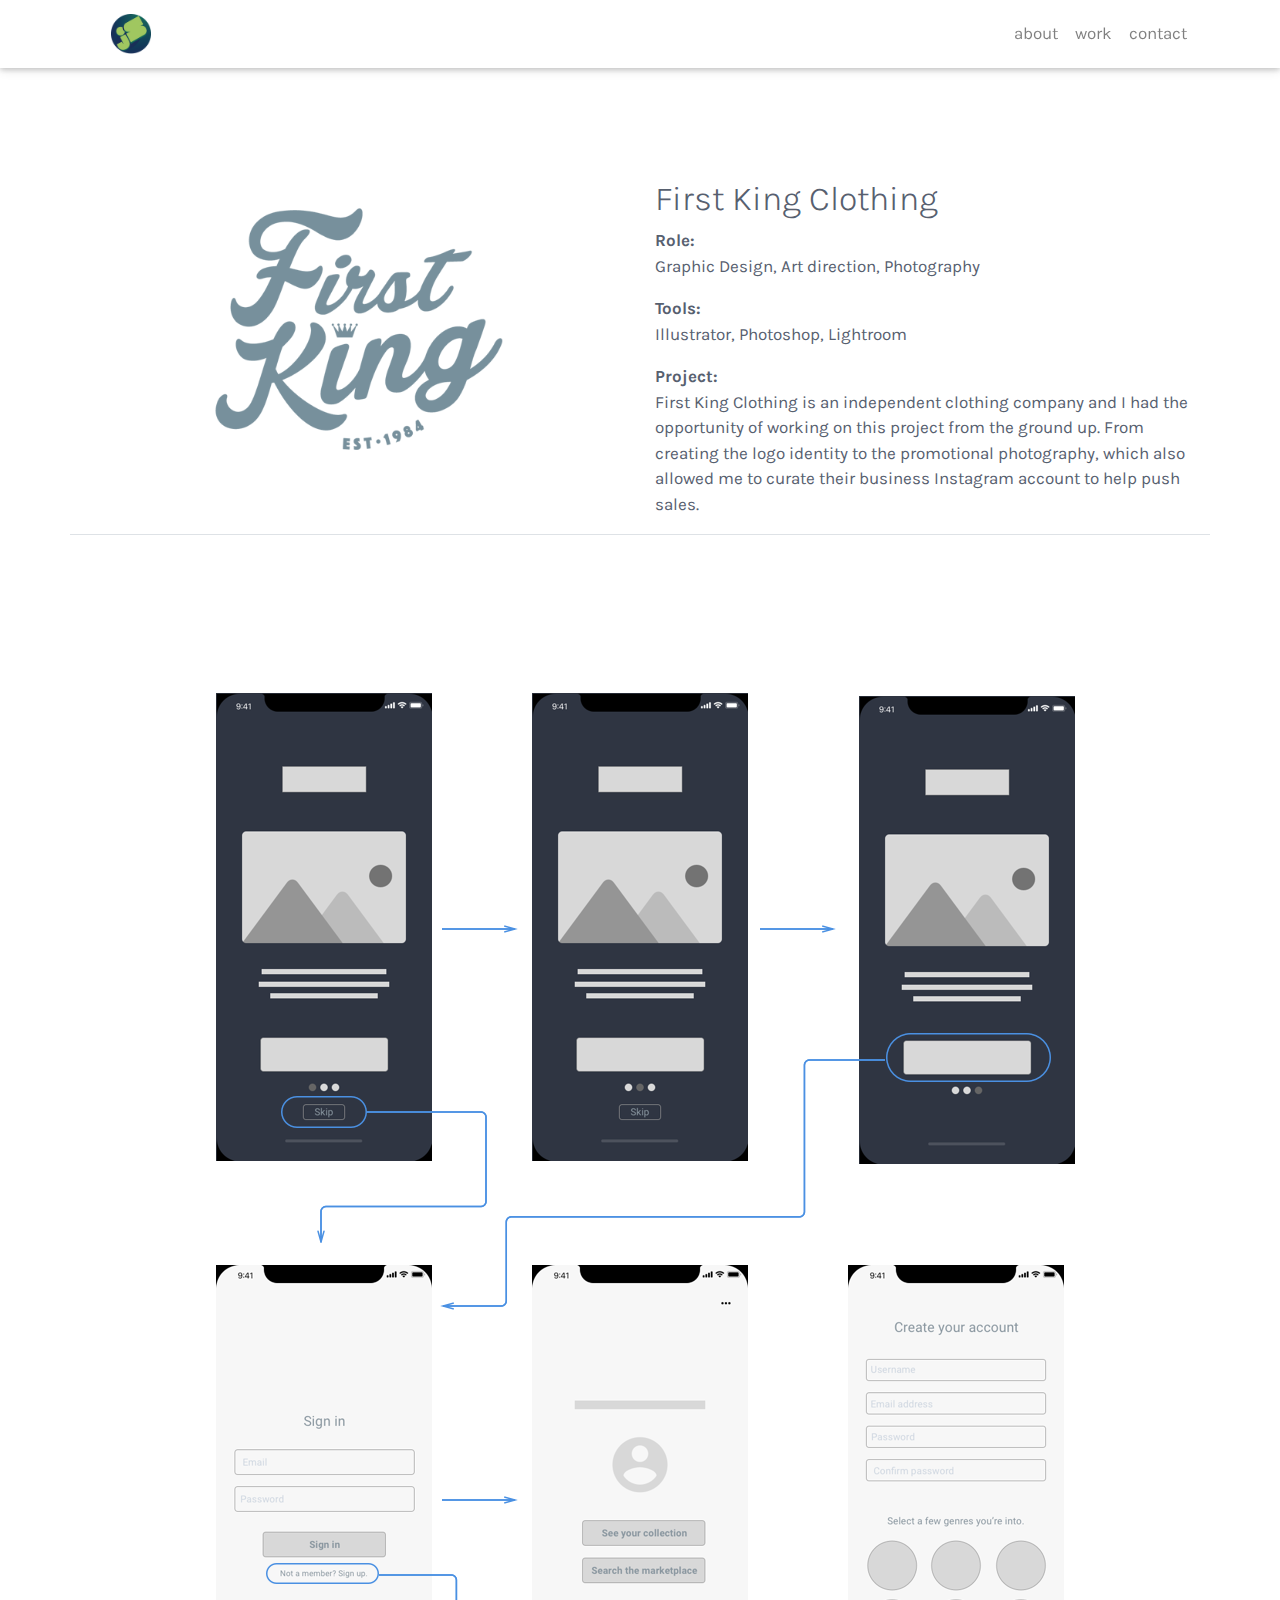
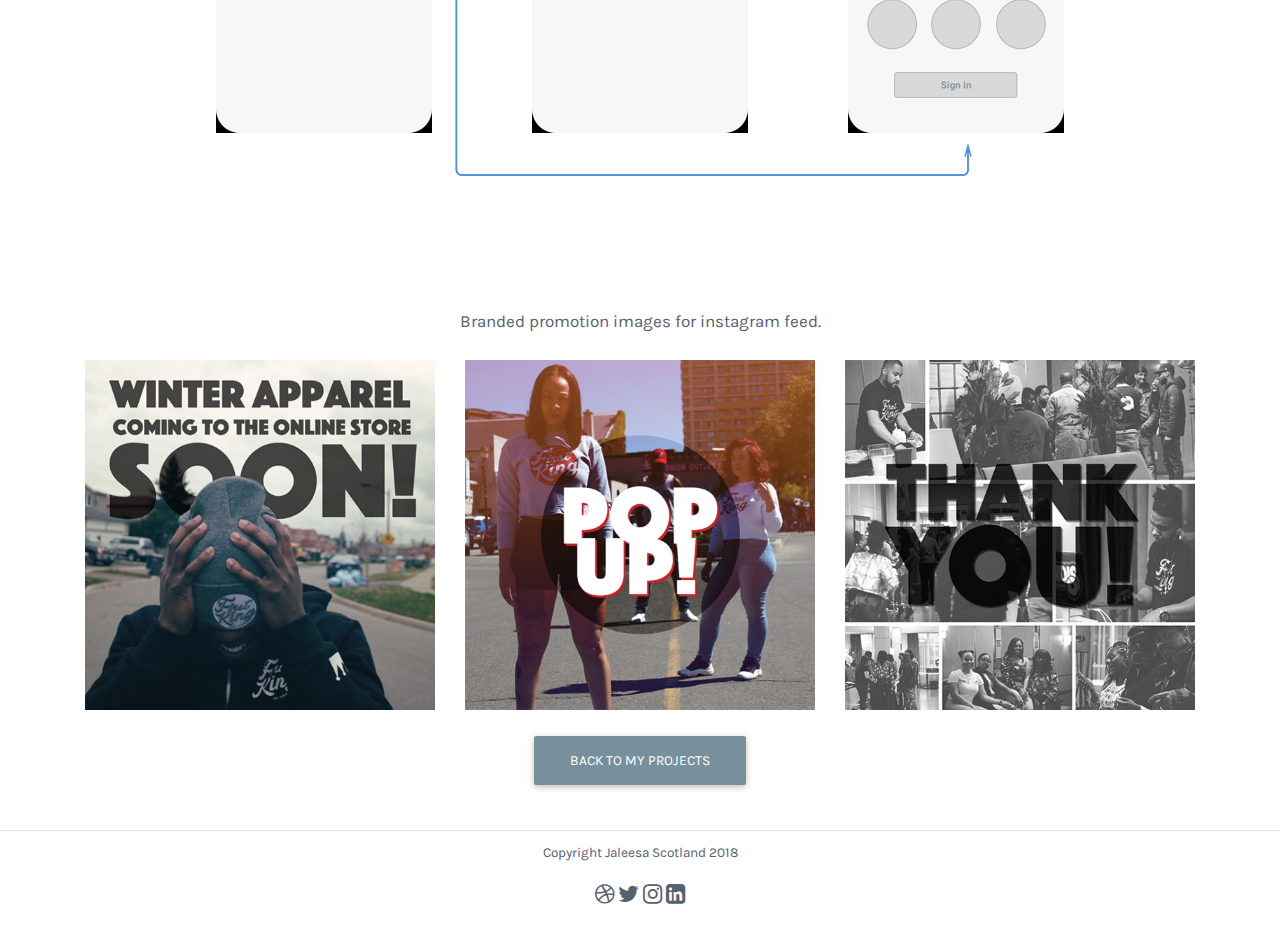
==== discogs-onboarding.html @ 36d61ce8 "working!" ====
<!DOCTYPE html>
<html lang="en">

<head>
    <meta charset="utf-8">
    <meta name="viewport" content="width=device-width, initial-scale=1, shrink-to-fit=no">
    <meta http-equiv="x-ua-compatible" content="ie=edge">
    <title>Jaleesa Scotland</title>
    <!-- Font Awesome -->
    <link rel="stylesheet" href="https://maxcdn.bootstrapcdn.com/font-awesome/4.7.0/css/font-awesome.min.css">

    <!--Google font-->
    <link href="https://fonts.googleapis.com/css?family=Karla:400,400i,700,700i" rel="stylesheet">
    <!-- Bootstrap core CSS -->
    <link href="css/bootstrap.min.css" rel="stylesheet">
    <!-- Material Design Bootstrap -->
    <link href="css/mdb.min.css" rel="stylesheet">
    <!-- Your custom styles (optional) -->
    <link href="css/style.min.css" rel="stylesheet">
</head>

<body data-spy="scroll" data-target="#navbar-example">

    <!-- Start your project here-->

      <nav class="navbar navbar-expand-lg navbar-light white fixed-top" id="navbar-example">
        <div class="container">
          <a class="navbar-brand px-lg-4 mr-0" href="index.html#header">
            <img src="img/JS_logo_personal.png" height="40"  alt="js-logo">
          </a>
            <button class="navbar-toggler" type="button" data-toggle="collapse" data-target="#navbarNavAltMarkup" aria-controls="navbarNavAltMarkup"
            aria-expanded="false" aria-label="Toggle navigation">
            <span class="navbar-toggler-icon"></span>
            </button>

          <div class="collapse navbar-collapse justify-content-end" id="navbarNavAltMarkup myNavbar">
            <div class="navbar-nav justify-content-end">
                <a class="nav-item nav-link" href="index.html#about">about</a>
                <a class="nav-item nav-link" href="index.html#work">work</a>
                <a class="nav-item nav-link" href="index.html#contact">contact</a>
            </div>
          </div>
        </div>
      </nav>


      <div class="projects">
        <div class="container border-bottom">
        <div class="row">

          <div class= "col-md-6 my-auto">
            <img class="img-fluid" src="img/projects/First-king-logo.png">
          </div>

          <div class="col-md-6 pt-5">

            <h2>First King Clothing</h2>
            <p>
              <strong>Role:</strong><br>
              Graphic Design, Art direction, Photography
            </p>

            <p>
              <strong>Tools:</strong><br>
              Illustrator, Photoshop, Lightroom
            </p>

            <p>
              <strong>Project:</strong><br>
              First King Clothing is an independent clothing company and I had the opportunity of working on this project from the ground up. From creating the logo identity to the promotional photography, which also allowed me to curate their business Instagram account to help push sales.
            </p>

          </div>


        </div>


        </div>
      </div>

      <div class="project-images text-center">
        <div class="container">
          <div class="row">

          <div class=" col mt-5 mb-5">
            <img class="img-fluid" src="img/projects/Discogs_final.png">
          </div>

        </div>

        <p> Branded promotion images for instagram feed.</p>
        <div class="row">
          <div class="col-md-4">
            <img class="img-fluid mt-2" src="img/projects/fk-insta1.png">

          </div>
          <div class="col-md-4">
            <img class="img-fluid mt-2" src="img/projects/fk-insta2.png">

          </div>
          <div class="col-md-4">
            <img class="img-fluid mt-2" src="img/projects/fk-insta3.png">

          </div>
        </div>



        </div>
      </div>


      <div class="bottom-nav text-center">
        <div class="container">
        <a href="index.html#work"><button type="button" class="btn btn-blue-grey mt-4">Back to my projects</button></a>
      </div>
      </div>


      <footer class="border-top">
        <p class="text-center pt-2"><small>Copyright Jaleesa Scotland 2018</small></p>
        <div class = "text-center mb-4">
          <a href="https://dribbble.com/discoxjunkie" target="_blank">
            <i class="fa fa-dribbble fa-lg" aria-hidden="true"></i>
          </a>

          <a href="https://twitter.com/DISCOxjunkie" target="_blank">
            <i class="fa fa-twitter fa-lg" aria-hidden="true"></i>
          </a>

          <a href="https://www.instagram.com/discoxjunk/?hl=en" target="_blank">
            <i class="fa fa-instagram fa-lg" aria-hidden="true"></i>
          </a>
          <a href="https://www.linkedin.com/in/jaleesa-scotland-790aa632/" target="_blank">
            <i class="fa fa-linkedin-square fa-lg" aria-hidden="true"></i>
          </a>
        </div>
      </footer>

    <!-- /Start your project here-->












    <!-- SCRIPTS -->
    <!-- JQuery -->
    <script type="text/javascript" src="js/jquery-3.3.1.min.js"></script>
    <!-- Bootstrap tooltips -->
    <script type="text/javascript" src="js/popper.min.js"></script>
    <!-- Bootstrap core JavaScript -->
    <script type="text/javascript" src="js/bootstrap.min.js"></script>
    <!-- MDB core JavaScript -->
    <script type="text/javascript" src="js/mdb.min.js"></script>
    <script type="text/javascript" src="js/script.js"></script>
</body>

</html>
---- css/style.min.css ----
/* html{

  font-size:17px;
} */

/* body {
  position: relative;
} */

html {
  font-size: 17px;
}

@include media-breakpoint-up(sm) {
  html {
    font-size: 16px;
  }
}

@include media-breakpoint-up(md) {
  html {
    font-size: 15px;
  }
}

@include media-breakpoint-up(lg) {
  html {
    font-size: 17px;
  }
}


body, a{
  font-family: 'Karla', sans-serif;
  font-weight:400;
  font-size:1rem;
  color:#57606F;
}

h1{
  font-family: 'Karla', sans-serif;
  font-weight: 700;
  font-size: 3.5rem;
}

.jumbotron{
  background-image: url("../img/hero-img1.jpg");
  height:100vh;
  background-repeat: no-repeat, repeat;
  background-position: center;
  background-size:cover;
  background-attachment: fixed;
  margin-bottom: 0;
  box-shadow: none !important;
}

.jumbotron h1 {
  text-shadow: 0px 2px 7px rgba(0,0,0,0.5);
}

.jumbotron p {
  text-shadow: 0px 2px 7px rgba(0,0,0,0.5);
}

.vertical-align {

  position: absolute;
  top: 50%;
  color: white;
}

.about {
}

.my-bio-image{
  background-image: url("../img/IMG_1983.jpg");
  background-color:grey;
  background-repeat: no-repeat, repeat;
  background-position: center;
  background-size:cover;
  height:70vh;
  margin:0;
  padding-left: 0;
}

.about-text  {
  max-width:80%;
  padding-top: 10%;
  padding-bottom:5%;
  padding-left: 10%;

}

.work {
  /* background-image: url("../img/footer_lodyas.png"); */
  height:100%;
  background-color: #eceff1;

}

i:hover {
  color:#CED6E0;
}


.projects{

  padding-top:10%;
}

.bottom-nav{

  padding-bottom:3%;
}

.project-images{



}
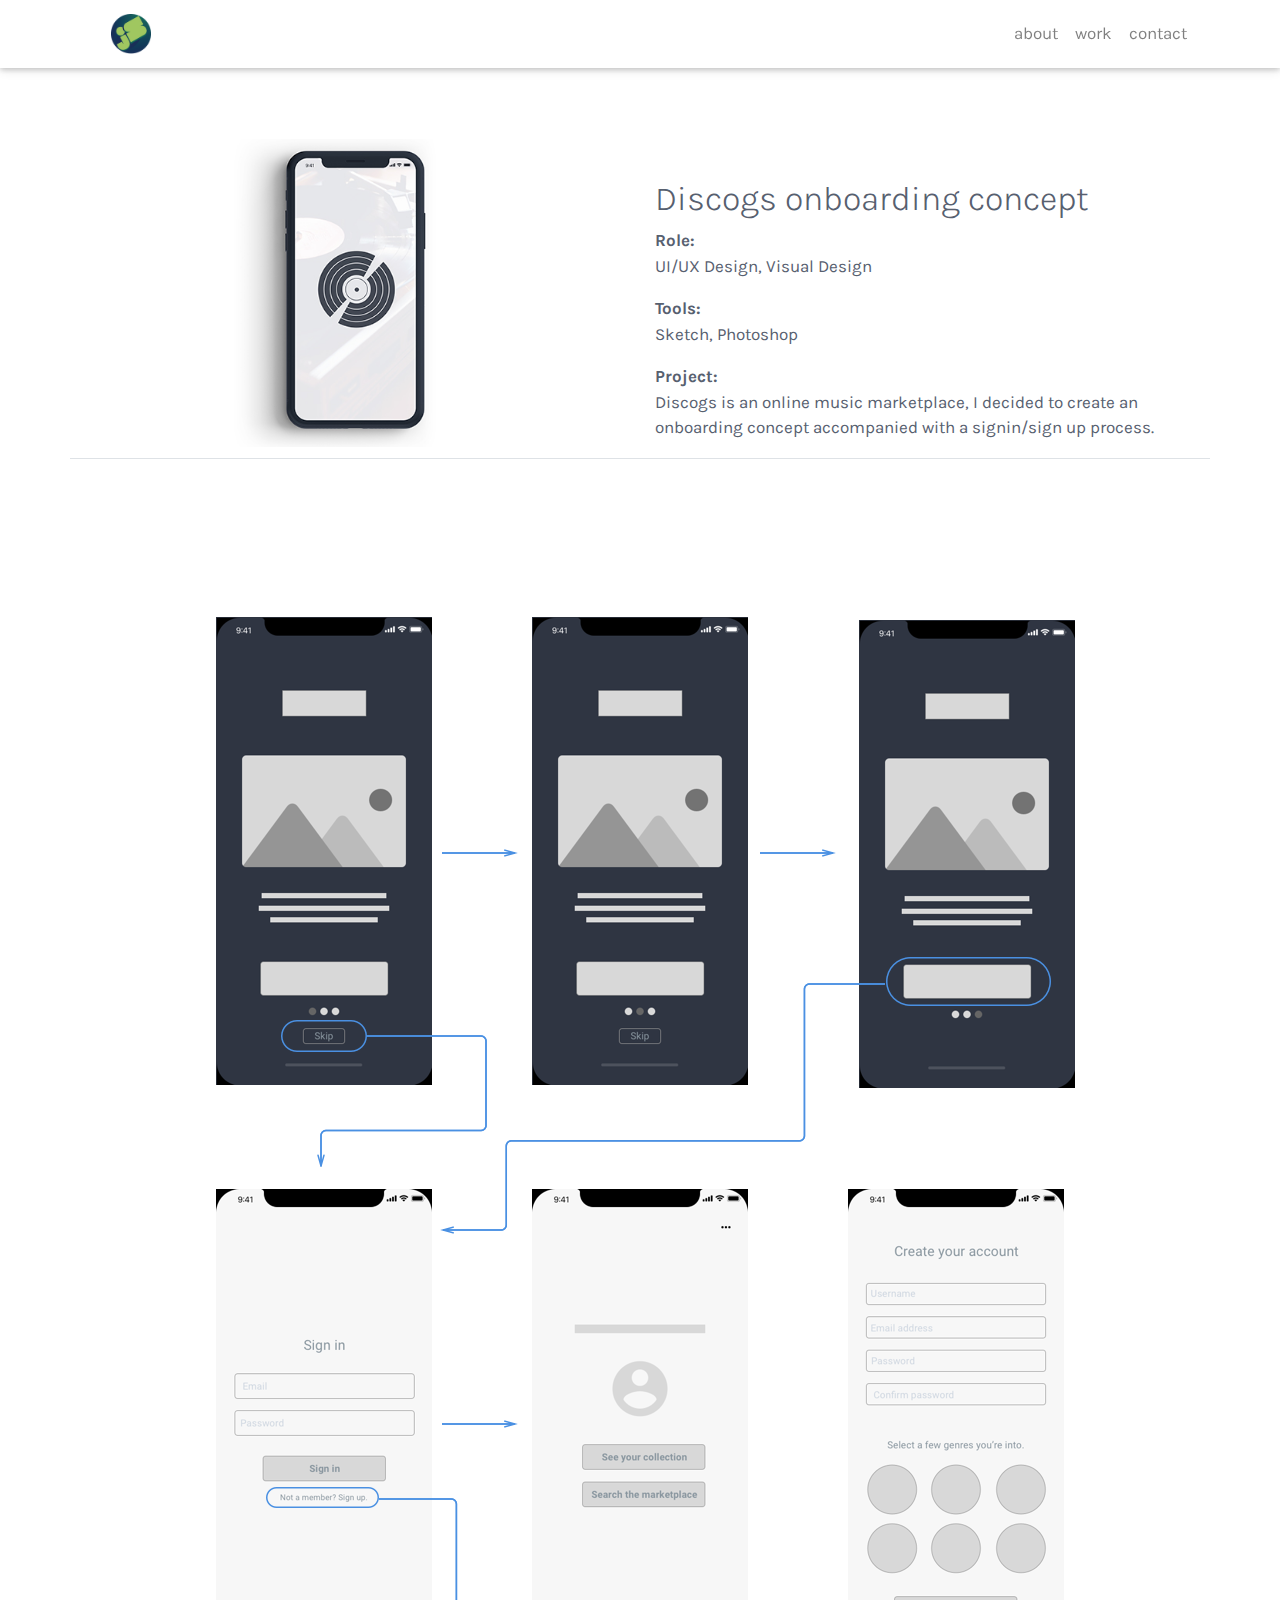
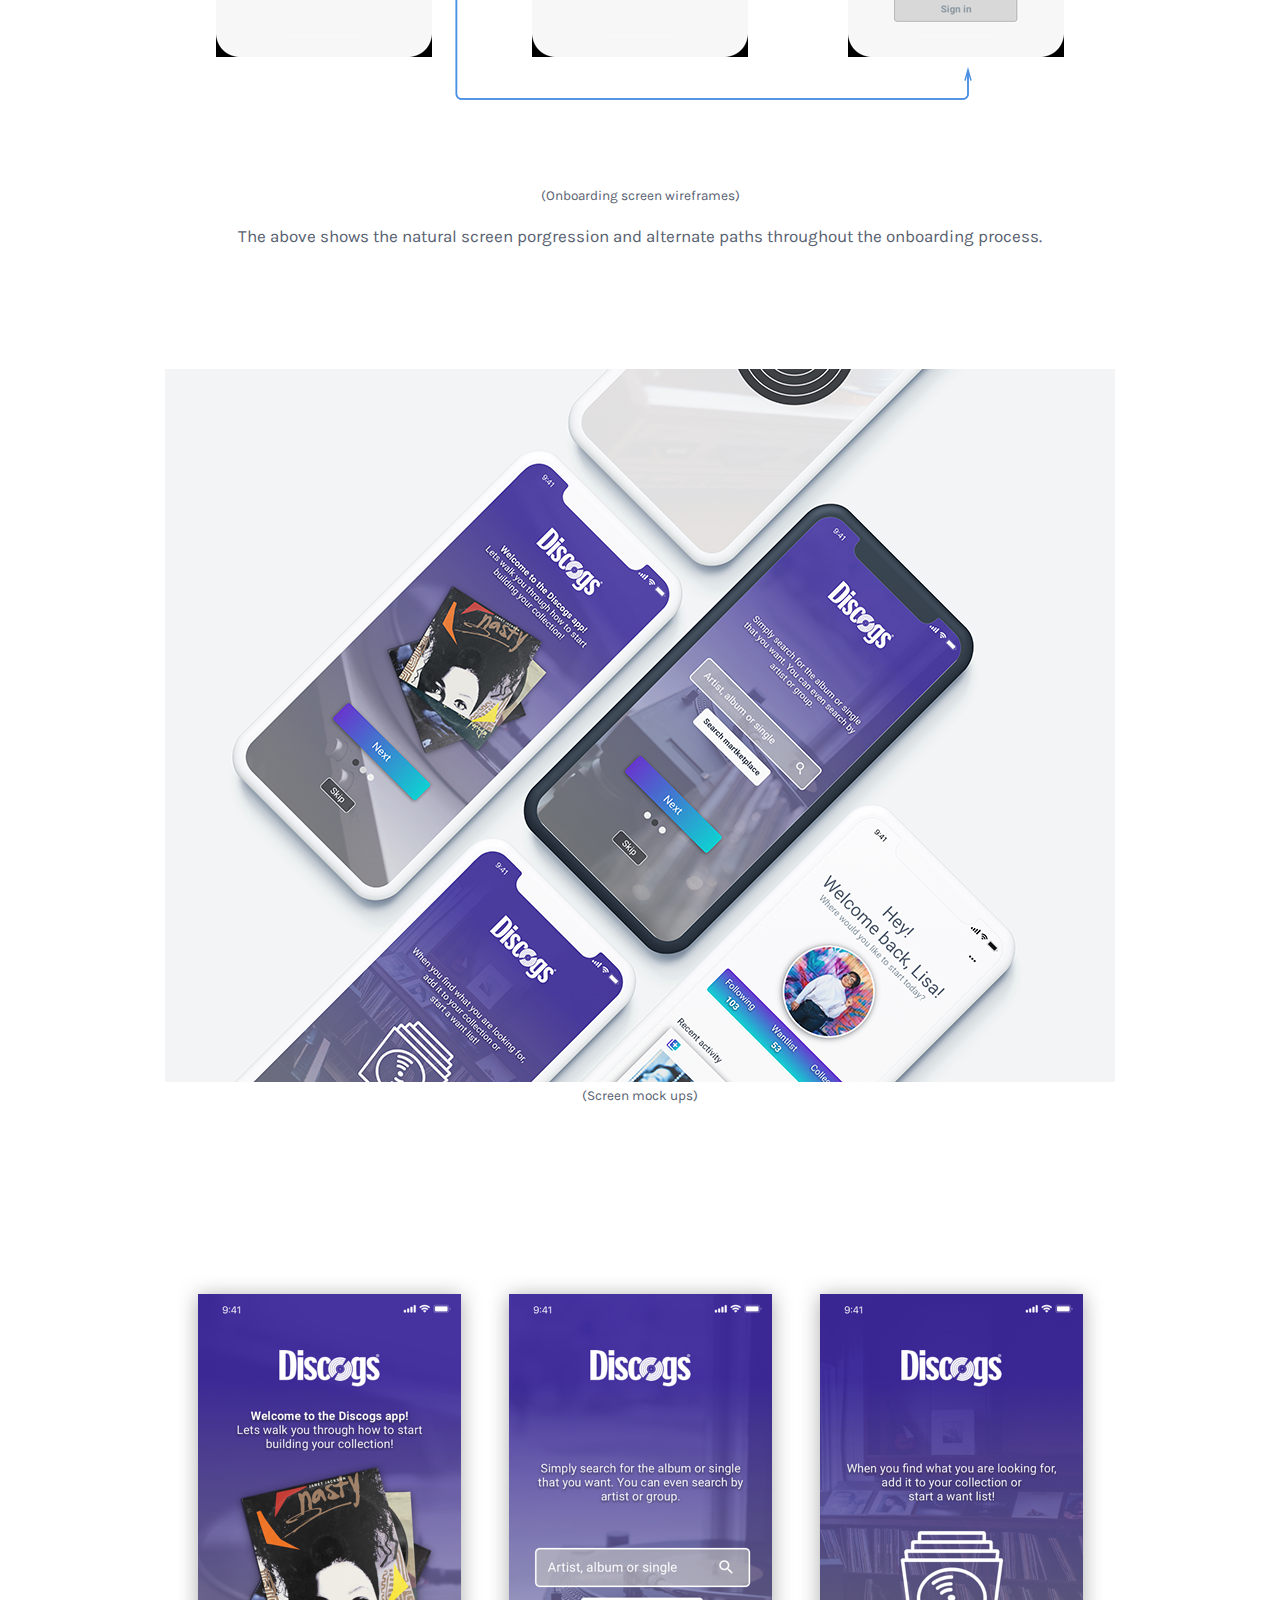
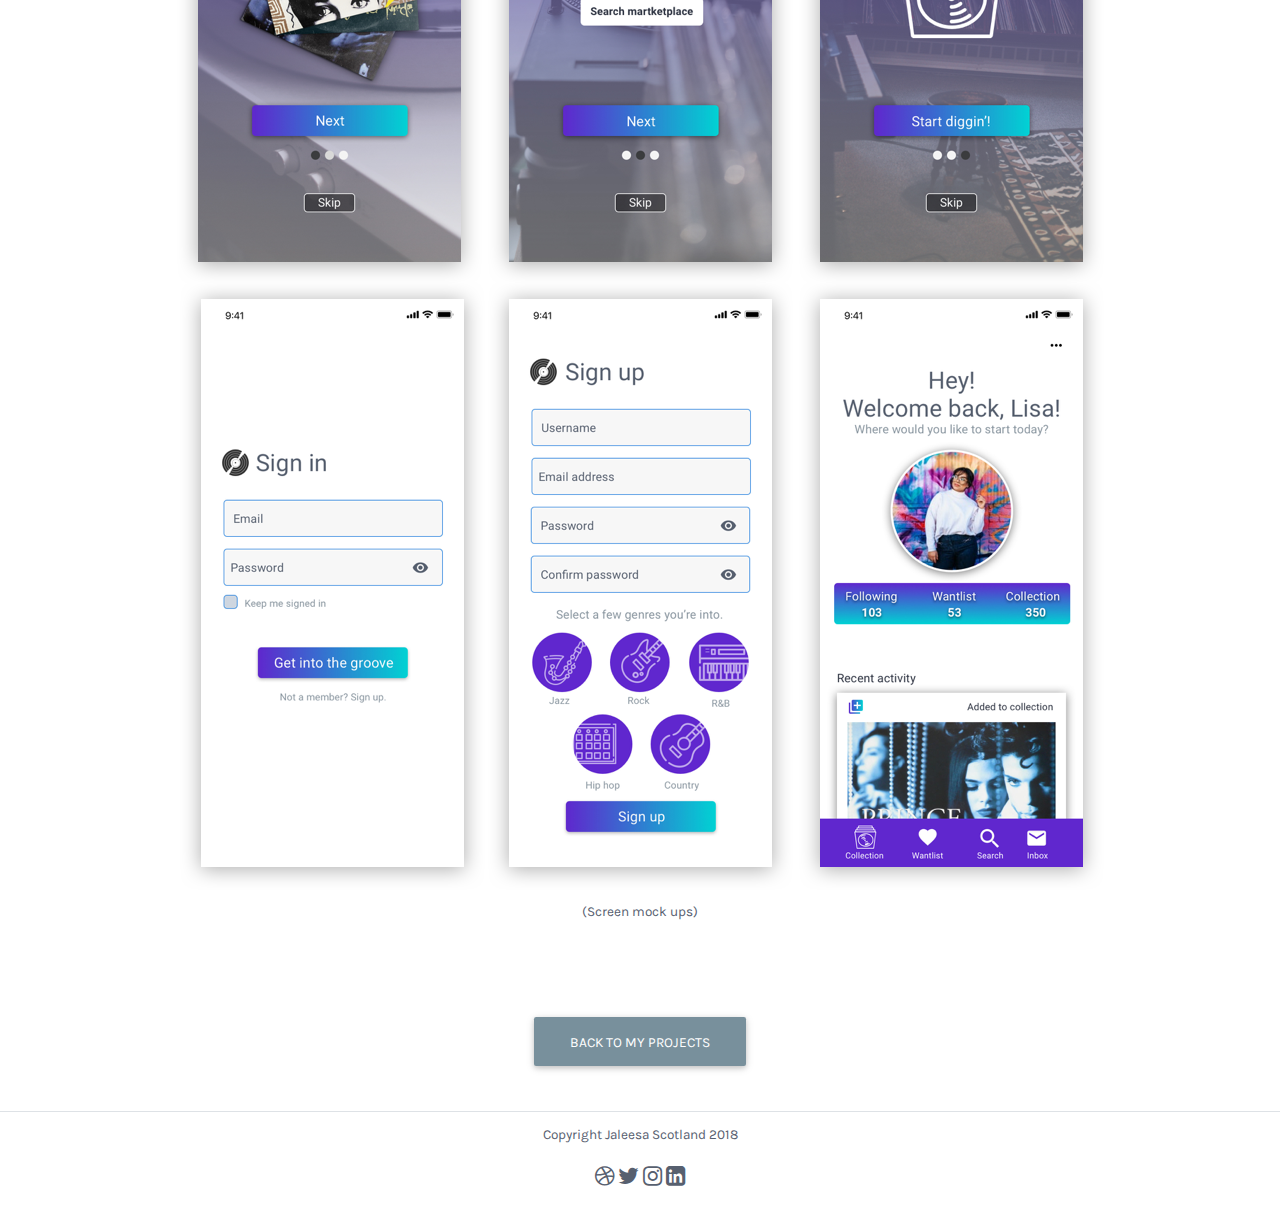
==== commit 4b6b1a5f: "updated site" ====
--- a/discogs-onboarding.html
+++ b/discogs-onboarding.html
@@ -49,25 +49,25 @@
         <div class="row">
 
           <div class= "col-md-6 my-auto">
-            <img class="img-fluid" src="img/projects/First-king-logo.png">
+            <img class="img-fluid" src="img/projects/discogs-mainimage.jpg">
           </div>
 
           <div class="col-md-6 pt-5">
 
-            <h2>First King Clothing</h2>
+            <h2>Discogs onboarding concept</h2>
             <p>
               <strong>Role:</strong><br>
-              Graphic Design, Art direction, Photography
+              UI/UX Design, Visual Design
             </p>
 
             <p>
               <strong>Tools:</strong><br>
-              Illustrator, Photoshop, Lightroom
+              Sketch, Photoshop
             </p>
 
             <p>
               <strong>Project:</strong><br>
-              First King Clothing is an independent clothing company and I had the opportunity of working on this project from the ground up. From creating the logo identity to the promotional photography, which also allowed me to curate their business Instagram account to help push sales.
+              Discogs is an online music marketplace, I decided to create an onboarding concept accompanied with a signin/sign up process.
             </p>
 
           </div>
@@ -83,29 +83,25 @@
         <div class="container">
           <div class="row">
 
-          <div class=" col mt-5 mb-5">
+          <div class=" col-sm-12 mt-5 mb-5">
             <img class="img-fluid" src="img/projects/Discogs_final.png">
+            <p><small>(Onboarding screen wireframes)</small></p>
+            <p>The above shows the natural screen porgression and alternate paths throughout the onboarding process.</p>
           </div>
 
-        </div>
+          <div class="col-sm-12 mt-5 mb-5">
+            <img class="img-fluid" src="img/projects/discogs_sceenmock.jpg">
+            <p><small>(Screen mock ups)</small></p>
+          </div>
 
-        <p> Branded promotion images for instagram feed.</p>
-        <div class="row">
-          <div class="col-md-4">
-            <img class="img-fluid mt-2" src="img/projects/fk-insta1.png">
-
+          <div class="col-sm-12 mt-5 mb-5">
+            <img class="img-fluid" src="img/projects/discogs-screens_final.png">
+            <p><small>(Screen mock ups)</small></p>
           </div>
-          <div class="col-md-4">
-            <img class="img-fluid mt-2" src="img/projects/fk-insta2.png">
-
-          </div>
-          <div class="col-md-4">
-            <img class="img-fluid mt-2" src="img/projects/fk-insta3.png">
-
-          </div>
-        </div>
 
 
+
+        </div>
 
         </div>
       </div>
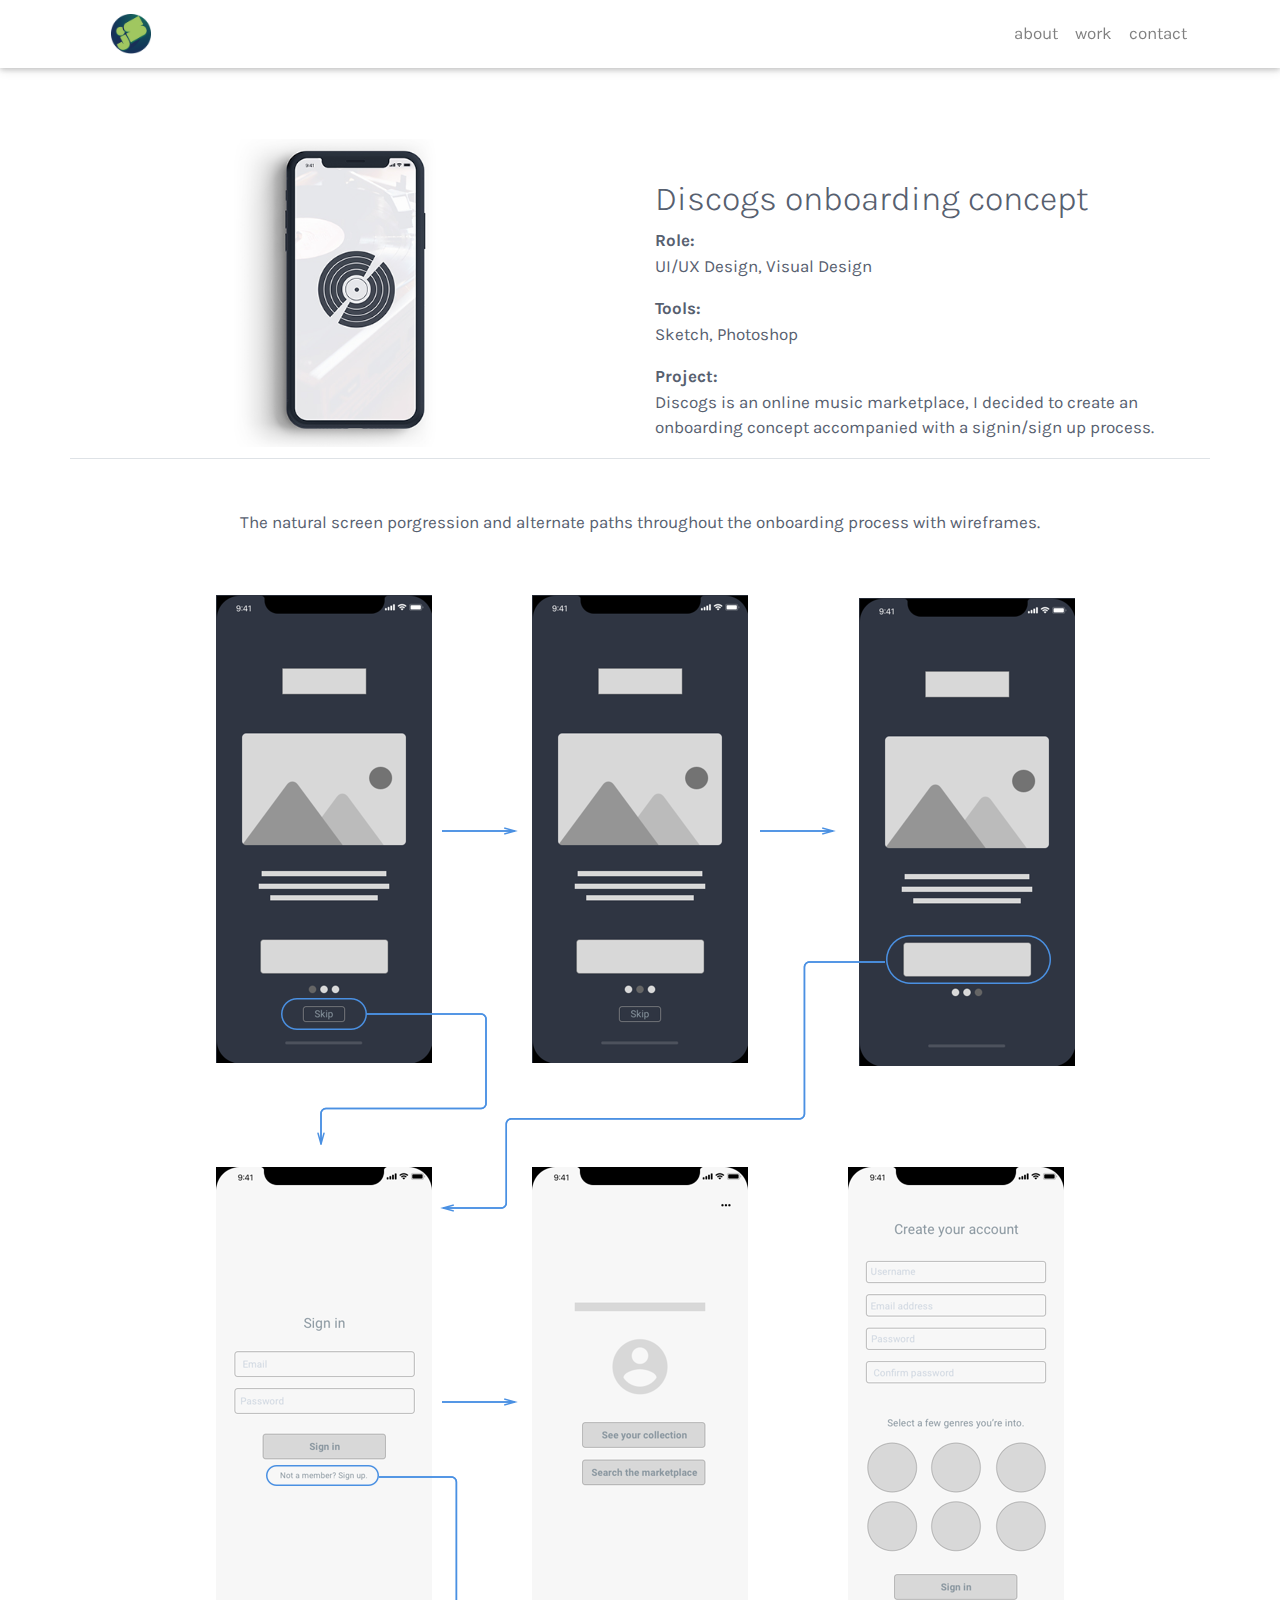
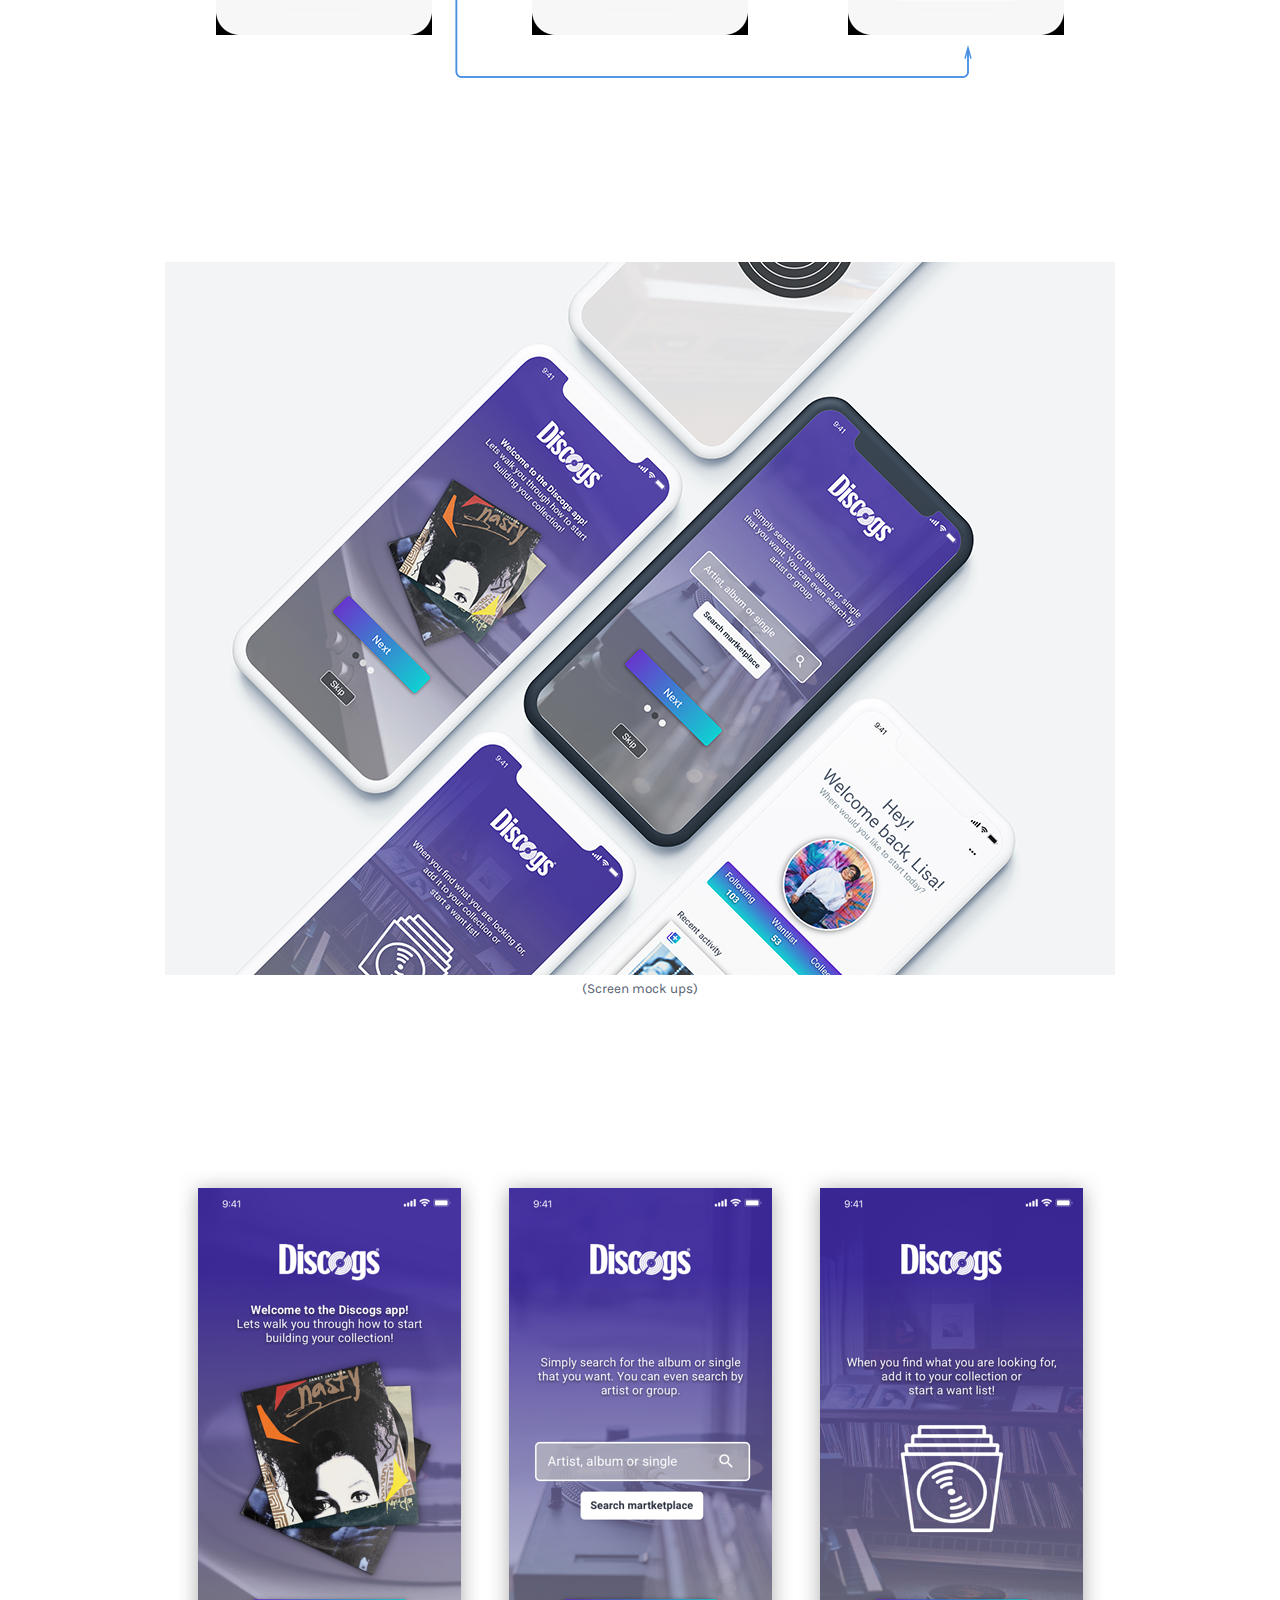
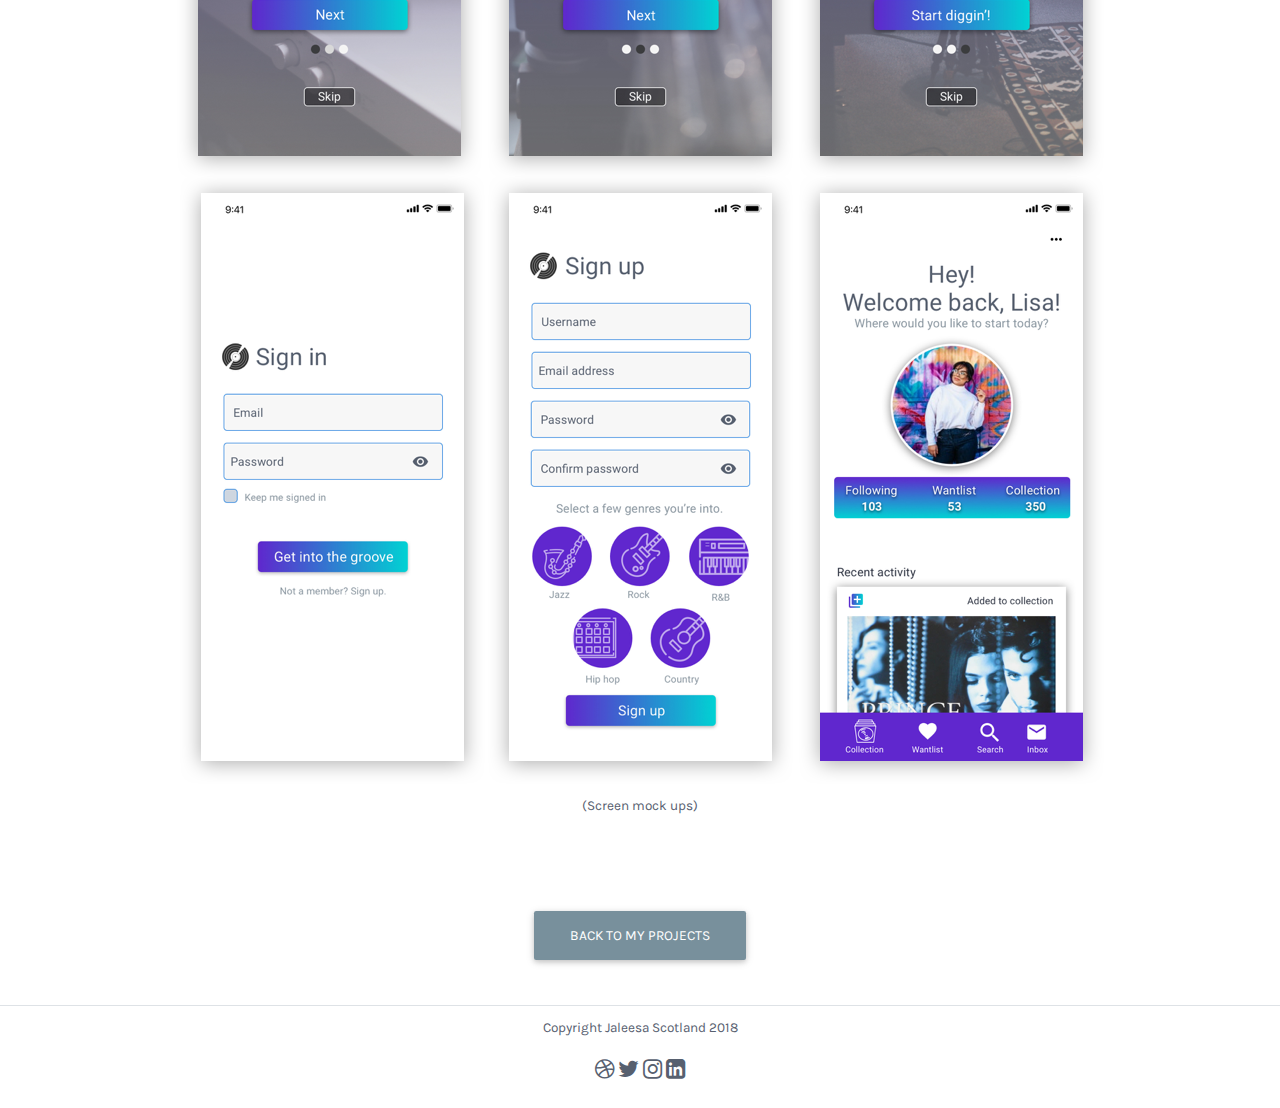
==== commit 156515fe: "updates" ====
--- a/discogs-onboarding.html
+++ b/discogs-onboarding.html
@@ -6,6 +6,8 @@
     <meta name="viewport" content="width=device-width, initial-scale=1, shrink-to-fit=no">
     <meta http-equiv="x-ua-compatible" content="ie=edge">
     <title>Jaleesa Scotland</title>
+    <link rel="icon" type"image/png" href="img/JS_logo_personal.png">
+
     <!-- Font Awesome -->
     <link rel="stylesheet" href="https://maxcdn.bootstrapcdn.com/font-awesome/4.7.0/css/font-awesome.min.css">
 
@@ -84,9 +86,8 @@
           <div class="row">
 
           <div class=" col-sm-12 mt-5 mb-5">
+            <p>The natural screen porgression and alternate paths throughout the onboarding process with wireframes.</p>
             <img class="img-fluid" src="img/projects/Discogs_final.png">
-            <p><small>(Onboarding screen wireframes)</small></p>
-            <p>The above shows the natural screen porgression and alternate paths throughout the onboarding process.</p>
           </div>
 
           <div class="col-sm-12 mt-5 mb-5">
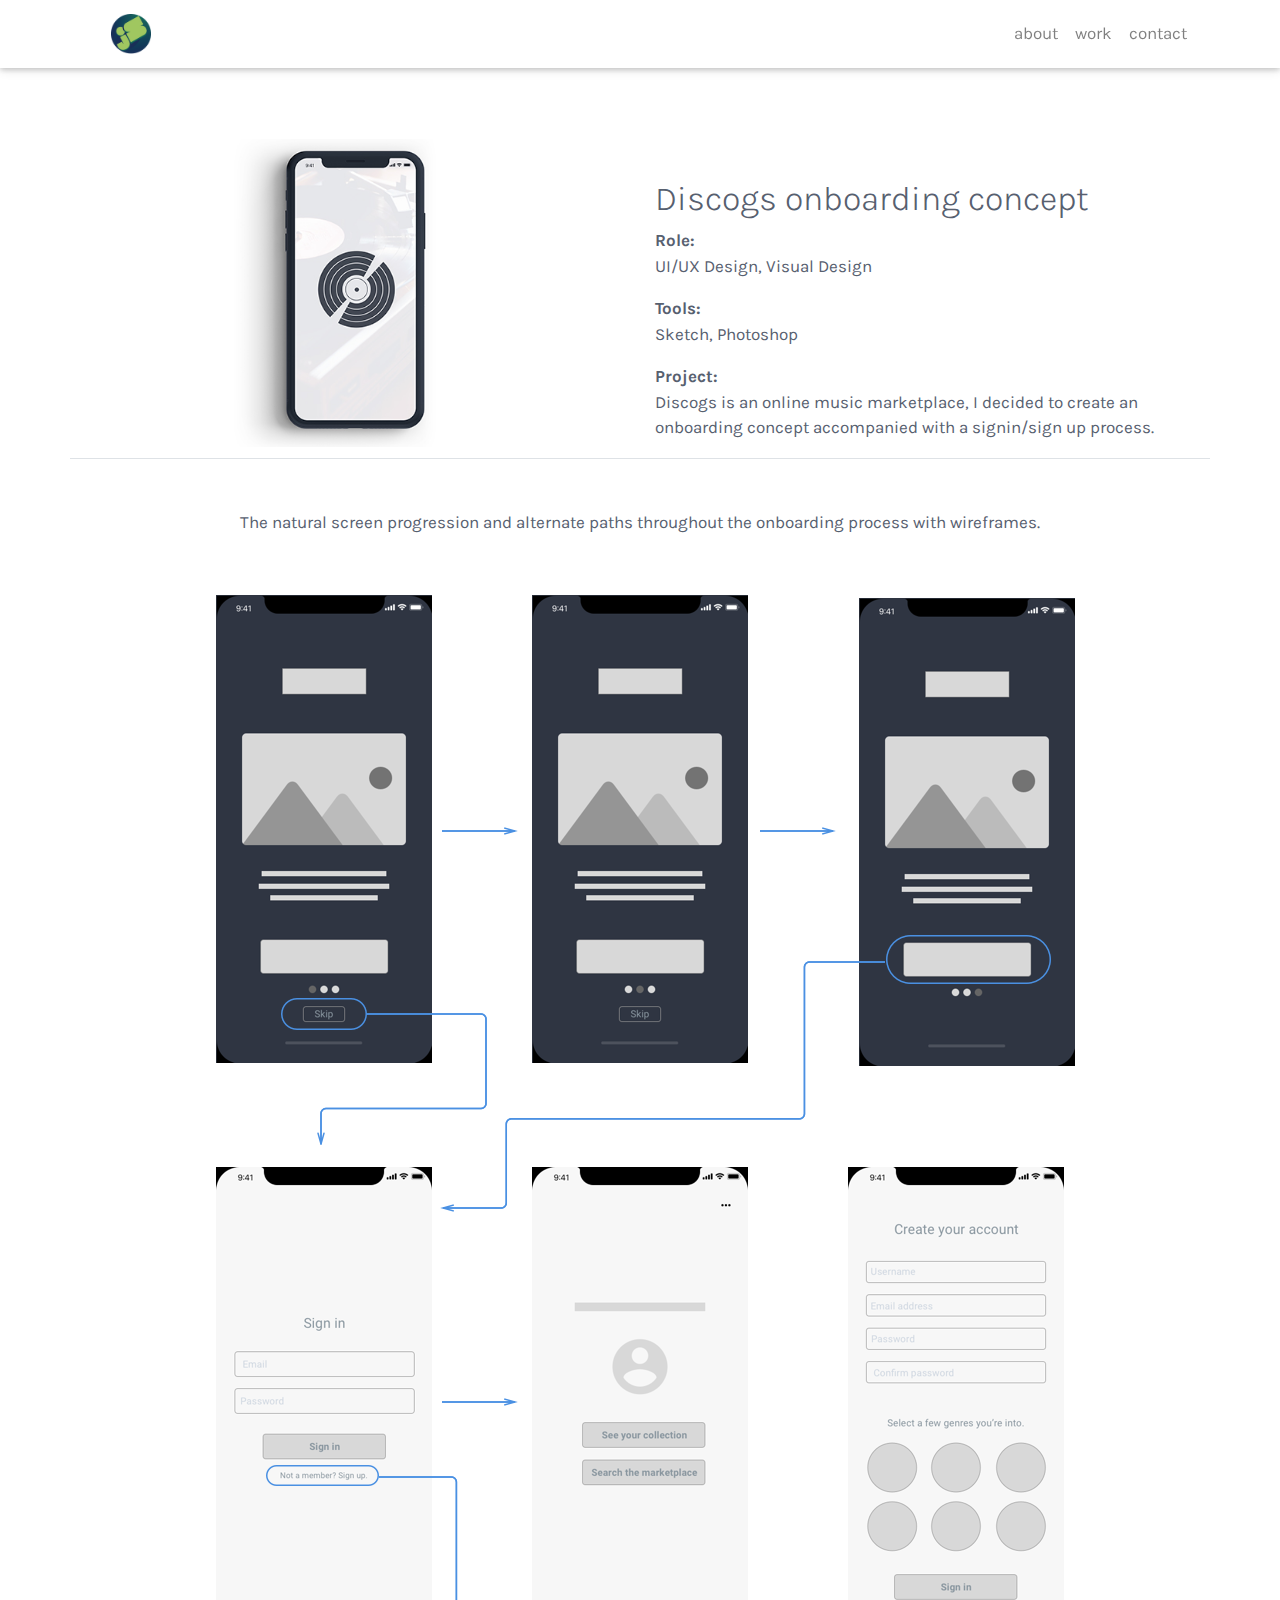
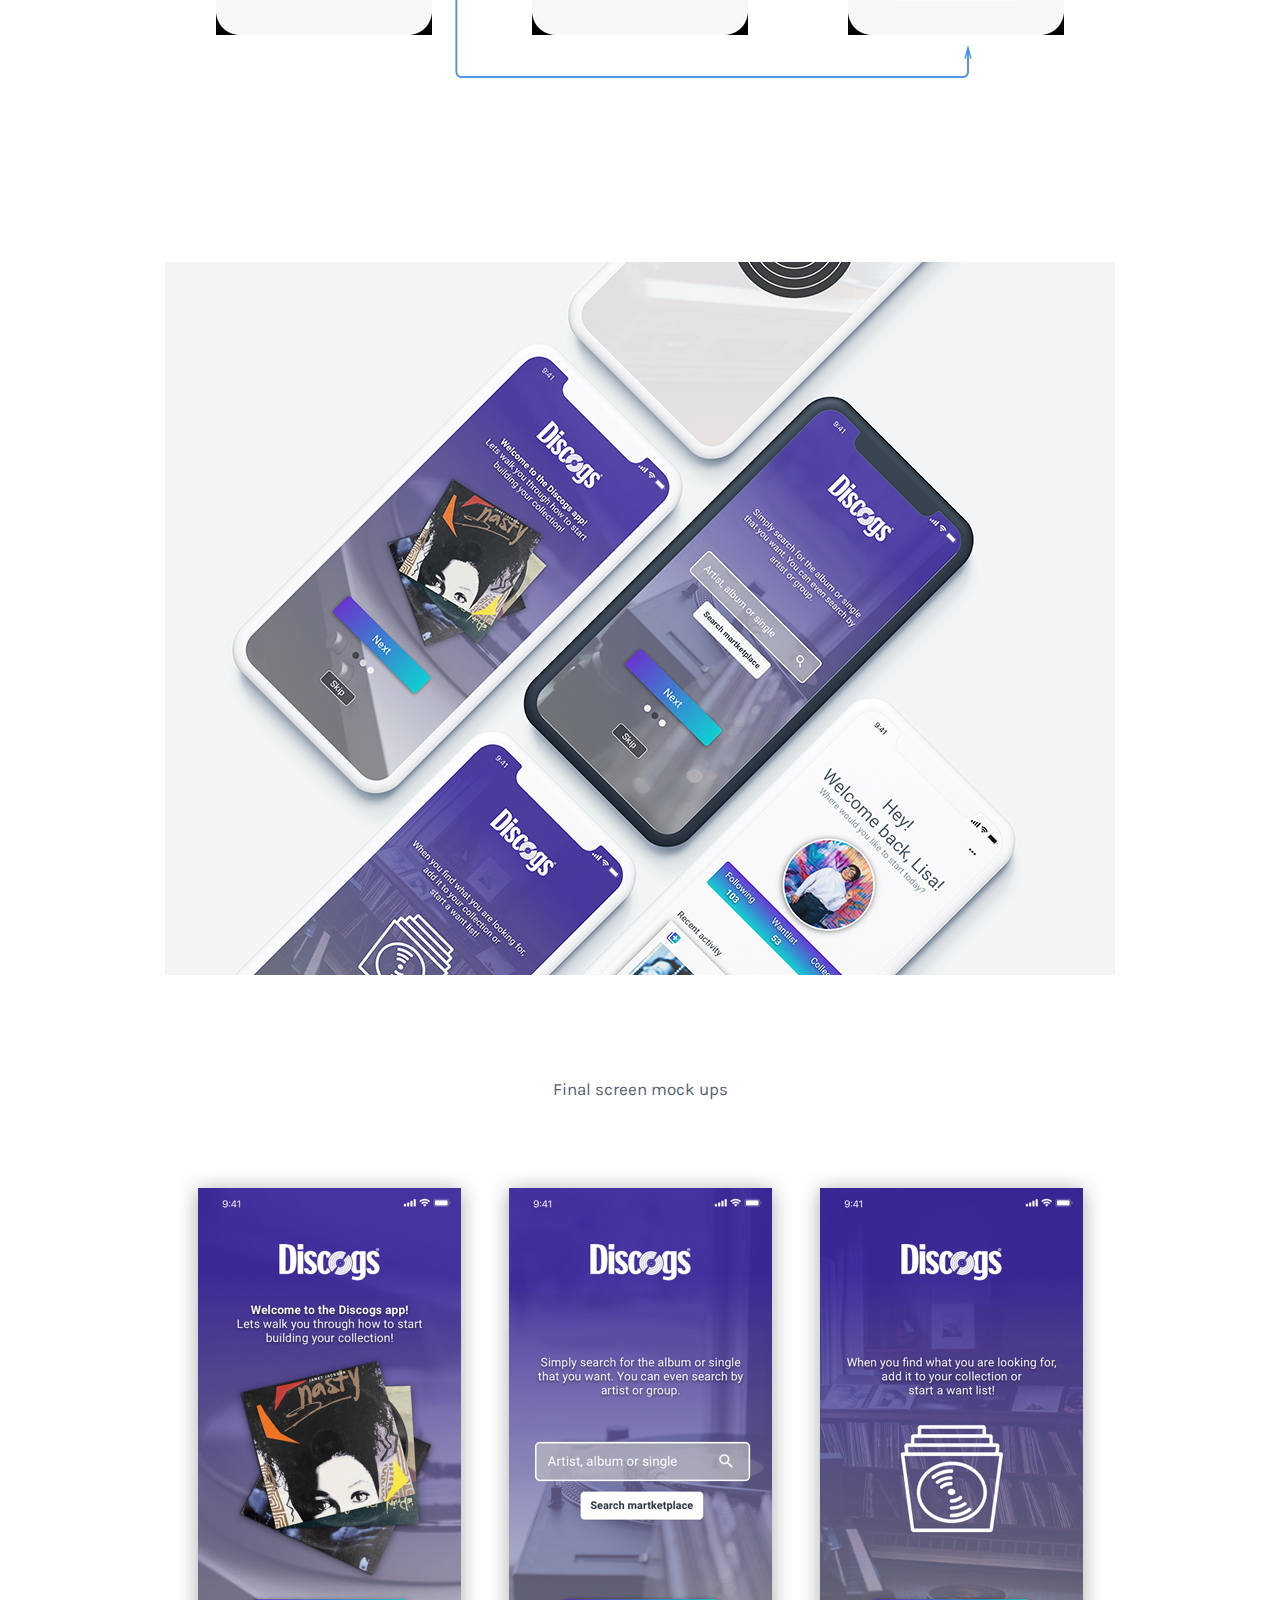
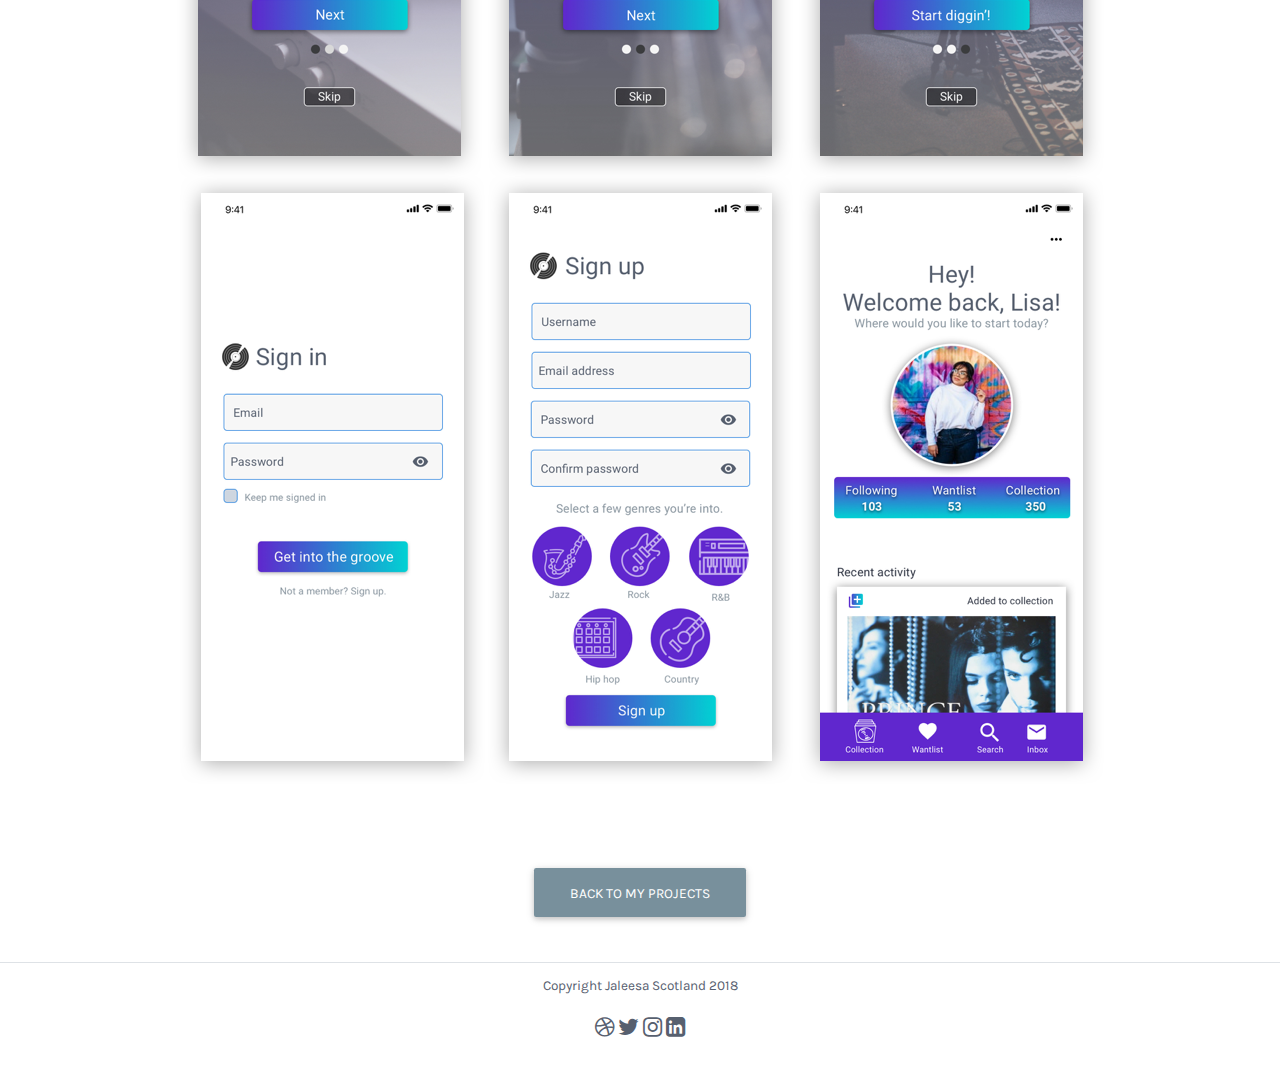
==== commit 664266d9: "final touches" ====
--- a/discogs-onboarding.html
+++ b/discogs-onboarding.html
@@ -86,18 +86,18 @@
           <div class="row">
 
           <div class=" col-sm-12 mt-5 mb-5">
-            <p>The natural screen porgression and alternate paths throughout the onboarding process with wireframes.</p>
+            <p>The natural screen progression and alternate paths throughout the onboarding process with wireframes.</p>
             <img class="img-fluid" src="img/projects/Discogs_final.png">
           </div>
 
           <div class="col-sm-12 mt-5 mb-5">
             <img class="img-fluid" src="img/projects/discogs_sceenmock.jpg">
-            <p><small>(Screen mock ups)</small></p>
           </div>
 
           <div class="col-sm-12 mt-5 mb-5">
+              <p> Final screen mock ups</p>
             <img class="img-fluid" src="img/projects/discogs-screens_final.png">
-            <p><small>(Screen mock ups)</small></p>
+
           </div>
 
 
